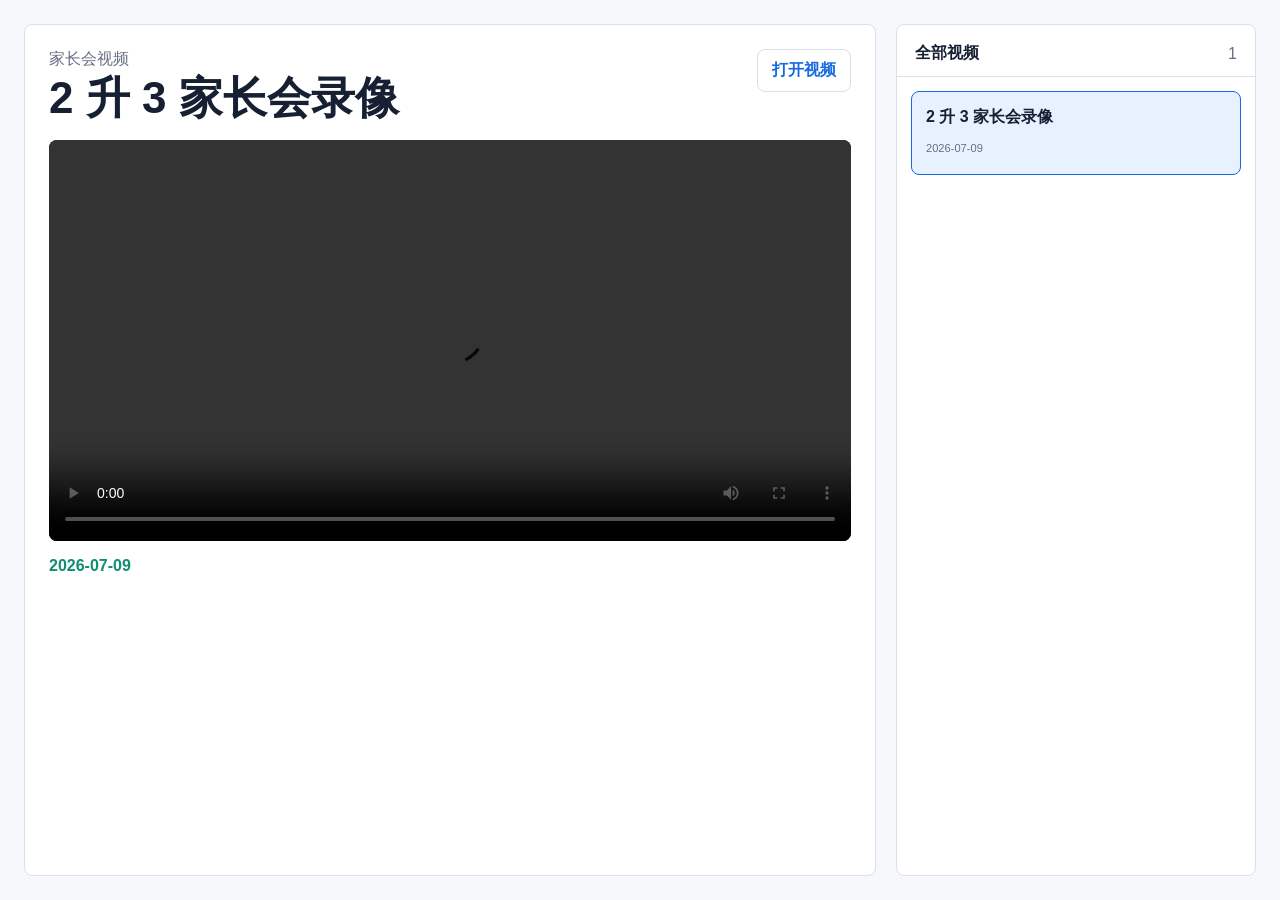
==== index.html @ 48a86bb4 "Publish parent meeting video page" ====
<!doctype html>
<html lang="zh-CN">
<head>
  <meta charset="utf-8">
  <meta name="viewport" content="width=device-width, initial-scale=1">
  <title>家长会视频</title>
  <link rel="stylesheet" href="assets/site.css">
</head>
<body>
  <main class="page-shell">
    <section class="video-pane">
      <header class="page-head">
        <div>
          <p>家长会视频</p>
          <h1 id="videoTitle">视频列表</h1>
        </div>
        <a id="openVideoLink" class="open-link" href="#" target="_blank" rel="noopener">打开视频</a>
      </header>

      <video id="videoPlayer" controls playsinline preload="metadata"></video>
      <p id="videoMeta" class="video-meta"></p>
      <p id="videoDescription" class="video-description"></p>
    </section>

    <aside class="playlist-pane">
      <div class="playlist-head">
        <strong>全部视频</strong>
        <span id="videoCount">0</span>
      </div>
      <div id="videoList" class="video-list"></div>
    </aside>
  </main>

  <template id="videoCardTemplate">
    <button class="video-card" type="button">
      <span data-field="title"></span>
      <small data-field="meta"></small>
    </button>
  </template>

  <script src="videos.js"></script>
  <script src="assets/site.js"></script>
</body>
</html>
---- assets/site.css ----
:root {
  color-scheme: light;
  --ink: #172033;
  --muted: #667085;
  --line: #d9e0ea;
  --paper: #f6f8fb;
  --surface: #ffffff;
  --accent: #1769e0;
  --accent-soft: #e8f1ff;
  --green: #0f8f72;
}

* {
  box-sizing: border-box;
}

body {
  margin: 0;
  min-height: 100vh;
  font-family: -apple-system, BlinkMacSystemFont, "Segoe UI", sans-serif;
  background: var(--paper);
  color: var(--ink);
}

.page-shell {
  display: grid;
  grid-template-columns: minmax(0, 1fr) 360px;
  gap: 20px;
  min-height: 100vh;
  padding: 24px;
}

.video-pane,
.playlist-pane {
  background: var(--surface);
  border: 1px solid var(--line);
  border-radius: 8px;
}

.video-pane {
  display: flex;
  flex-direction: column;
  min-width: 0;
  padding: 24px;
}

.page-head {
  display: flex;
  justify-content: space-between;
  gap: 16px;
  align-items: flex-start;
  margin-bottom: 18px;
}

.page-head p,
.video-meta,
.video-description,
.playlist-head span,
.video-card small {
  margin: 0;
  color: var(--muted);
}

.page-head h1 {
  margin: 4px 0 0;
  font-size: clamp(26px, 4vw, 44px);
  line-height: 1.08;
  letter-spacing: 0;
}

.open-link {
  flex: 0 0 auto;
  border: 1px solid var(--line);
  border-radius: 8px;
  padding: 10px 14px;
  color: var(--accent);
  text-decoration: none;
  font-weight: 700;
}

video {
  width: 100%;
  max-height: calc(100vh - 210px);
  min-height: 360px;
  background: #0c111d;
  border-radius: 8px;
}

.video-meta {
  margin-top: 16px;
  font-weight: 700;
  color: var(--green);
}

.video-description {
  margin-top: 8px;
  line-height: 1.7;
}

.playlist-pane {
  overflow: hidden;
}

.playlist-head {
  display: flex;
  justify-content: space-between;
  align-items: center;
  padding: 18px 18px 12px;
  border-bottom: 1px solid var(--line);
}

.video-list {
  display: grid;
  gap: 10px;
  padding: 14px;
}

.video-card {
  display: grid;
  gap: 8px;
  width: 100%;
  min-height: 84px;
  padding: 14px;
  border: 1px solid var(--line);
  border-radius: 8px;
  background: var(--surface);
  color: inherit;
  text-align: left;
  cursor: pointer;
}

.video-card span {
  font-size: 16px;
  font-weight: 800;
  line-height: 1.35;
}

.video-card.active {
  border-color: var(--accent);
  background: var(--accent-soft);
}

@media (max-width: 900px) {
  .page-shell {
    grid-template-columns: 1fr;
    padding: 12px;
  }

  .video-pane {
    padding: 16px;
  }

  .page-head {
    flex-direction: column;
  }

  video {
    min-height: 220px;
    max-height: none;
  }
}
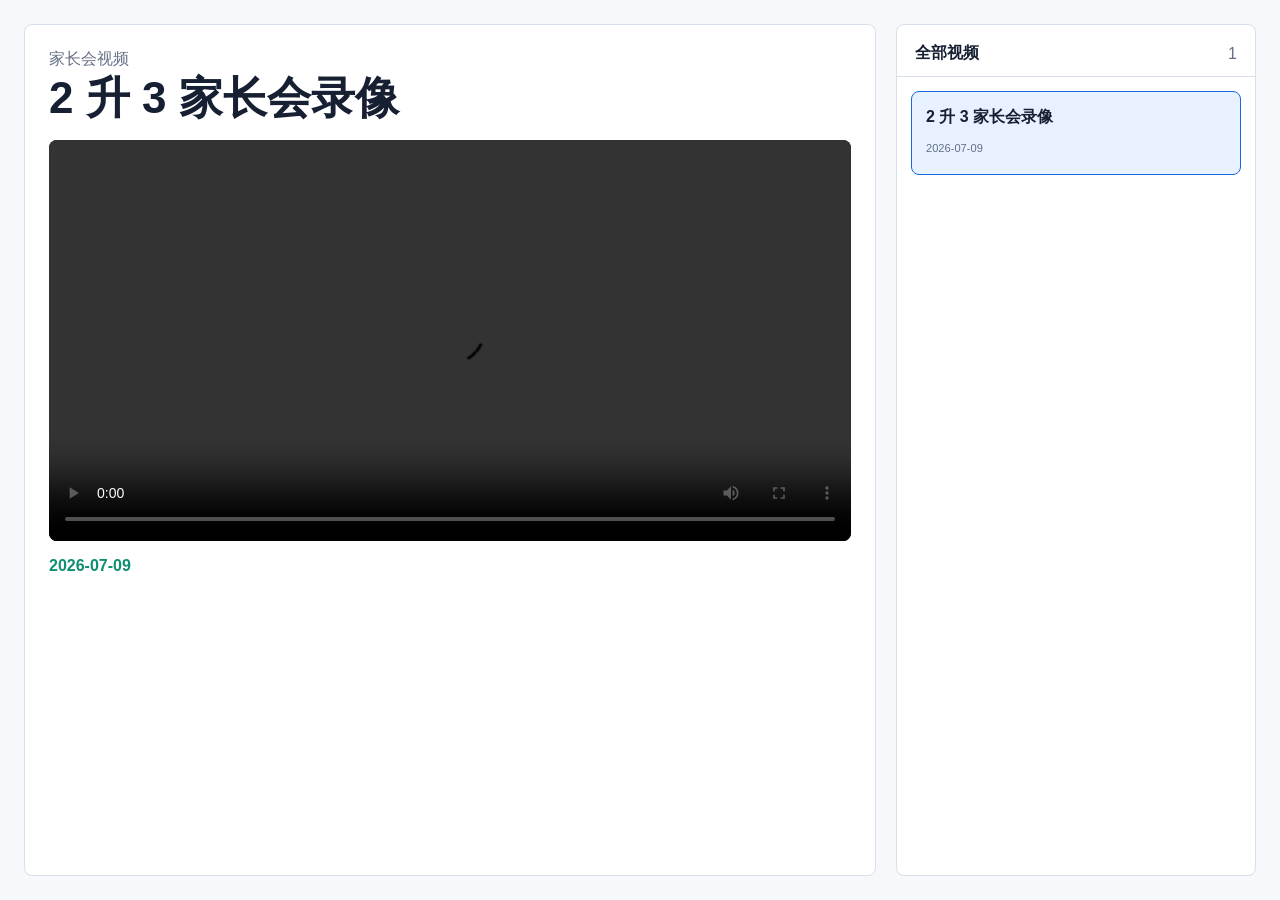
==== commit 73f6ebac: "Hide direct video link" ====
--- a/index.html
+++ b/index.html
@@ -14,7 +14,7 @@
           <p>家长会视频</p>
           <h1 id="videoTitle">视频列表</h1>
         </div>
-        <a id="openVideoLink" class="open-link" href="#" target="_blank" rel="noopener">打开视频</a>
+        <a id="openVideoLink" class="open-link" href="#" target="_blank" rel="noopener" hidden>下载视频</a>
       </header>
 
       <video id="videoPlayer" controls playsinline preload="metadata"></video>
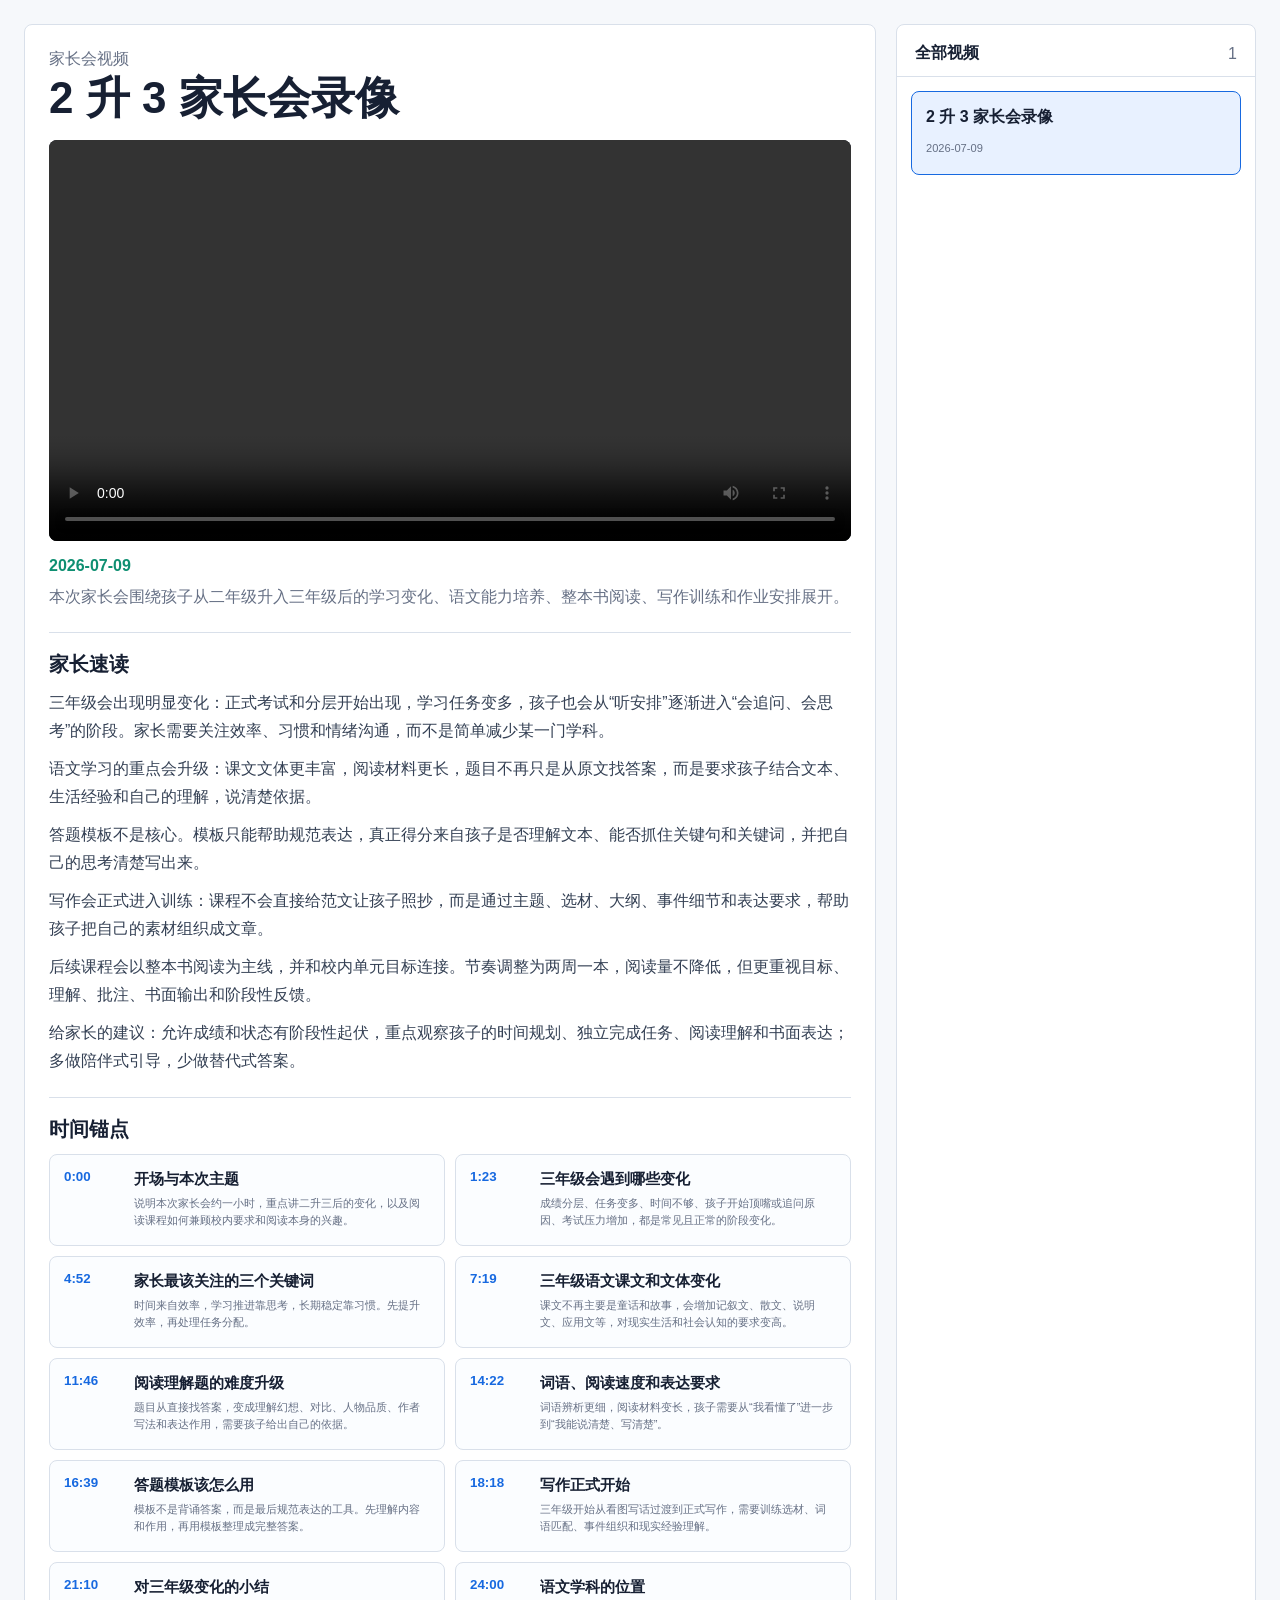
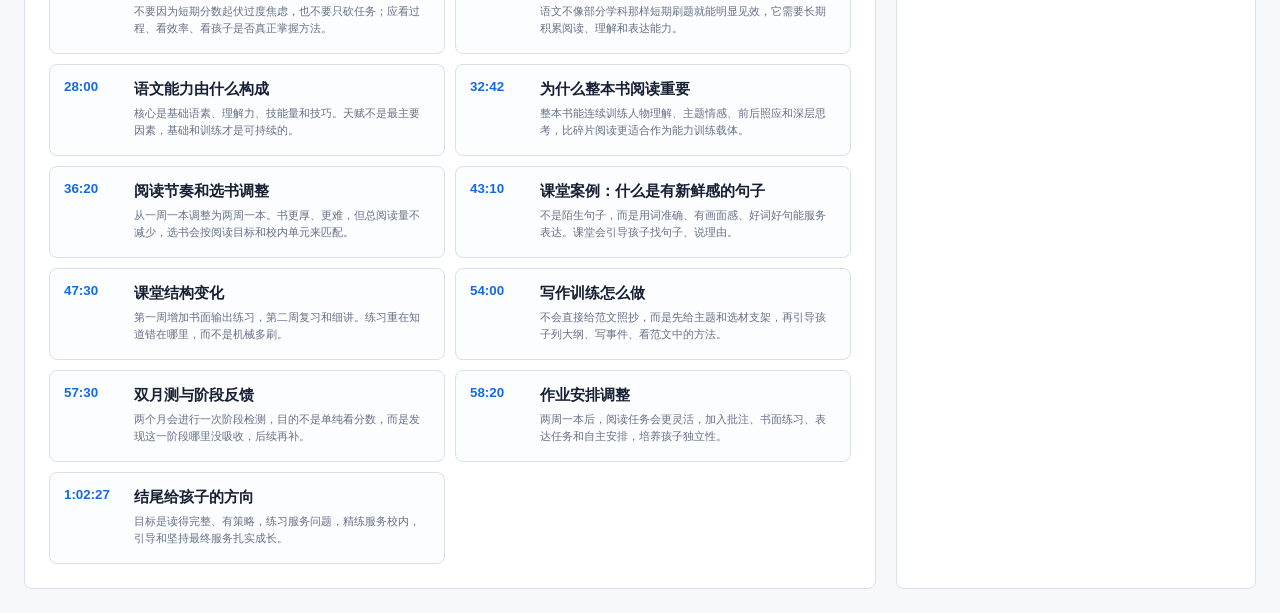
==== commit 9ac3c41f: "Add video summary and anchors" ====
--- a/index.html
+++ b/index.html
@@ -20,6 +20,16 @@
       <video id="videoPlayer" controls playsinline preload="metadata"></video>
       <p id="videoMeta" class="video-meta"></p>
       <p id="videoDescription" class="video-description"></p>
+
+      <section id="videoSummary" class="summary-section" hidden>
+        <h2>家长速读</h2>
+        <div id="summaryList" class="summary-list"></div>
+      </section>
+
+      <section id="videoAnchors" class="summary-section" hidden>
+        <h2>时间锚点</h2>
+        <div id="anchorList" class="anchor-list"></div>
+      </section>
     </section>
 
     <aside class="playlist-pane">
--- a/assets/site.css
+++ b/assets/site.css
@@ -97,6 +97,77 @@
   line-height: 1.7;
 }
 
+.summary-section {
+  margin-top: 22px;
+  padding-top: 18px;
+  border-top: 1px solid var(--line);
+}
+
+.summary-section h2 {
+  margin: 0 0 12px;
+  font-size: 20px;
+  line-height: 1.3;
+  letter-spacing: 0;
+}
+
+.summary-list {
+  display: grid;
+  gap: 10px;
+}
+
+.summary-list p {
+  margin: 0;
+  color: #344054;
+  line-height: 1.75;
+}
+
+.anchor-list {
+  display: grid;
+  grid-template-columns: repeat(2, minmax(0, 1fr));
+  gap: 10px;
+}
+
+.anchor-card {
+  display: grid;
+  grid-template-columns: 58px minmax(0, 1fr);
+  gap: 12px;
+  width: 100%;
+  min-height: 92px;
+  padding: 14px;
+  border: 1px solid var(--line);
+  border-radius: 8px;
+  background: #fbfdff;
+  color: inherit;
+  text-align: left;
+  cursor: pointer;
+}
+
+.anchor-card:hover {
+  border-color: var(--accent);
+  background: var(--accent-soft);
+}
+
+.anchor-time {
+  color: var(--accent);
+  font-weight: 800;
+  font-variant-numeric: tabular-nums;
+}
+
+.anchor-copy {
+  display: grid;
+  gap: 6px;
+}
+
+.anchor-copy strong {
+  font-size: 15px;
+  line-height: 1.35;
+}
+
+.anchor-copy small {
+  color: var(--muted);
+  line-height: 1.55;
+}
+
 .playlist-pane {
   overflow: hidden;
 }
@@ -158,4 +229,8 @@
     min-height: 220px;
     max-height: none;
   }
-}
+
+  .anchor-list {
+    grid-template-columns: 1fr;
+  }
+}
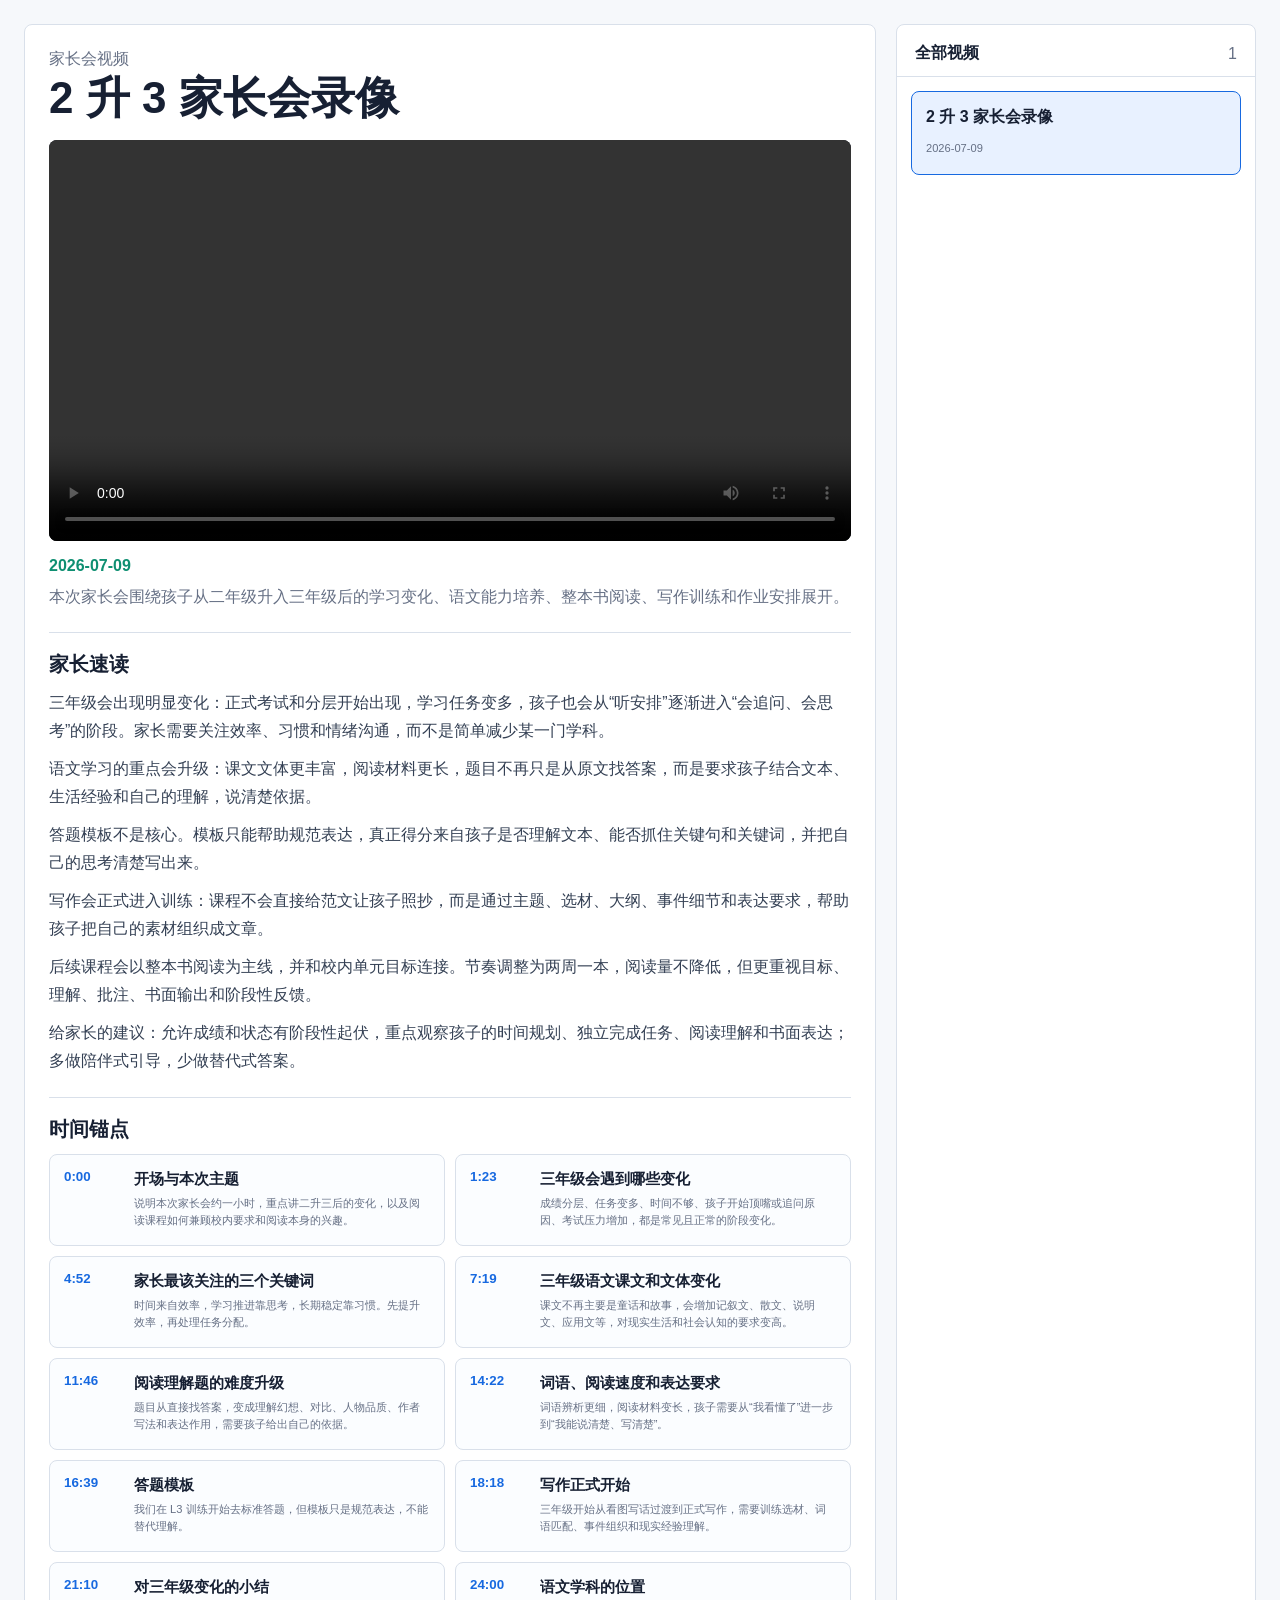
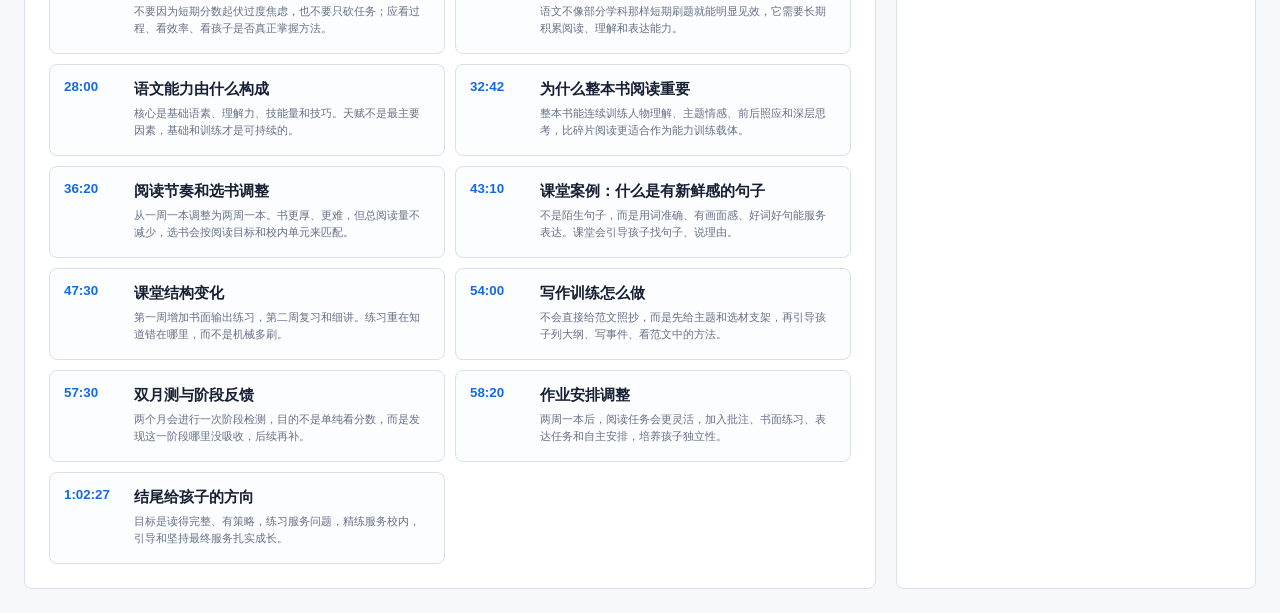
==== commit 5207db32: "Bust cache for parent video page assets" ====
--- a/index.html
+++ b/index.html
@@ -4,7 +4,7 @@
   <meta charset="utf-8">
   <meta name="viewport" content="width=device-width, initial-scale=1">
   <title>家长会视频</title>
-  <link rel="stylesheet" href="assets/site.css">
+  <link rel="stylesheet" href="assets/site.css?v=20260709-anchors">
 </head>
 <body>
   <main class="page-shell">
@@ -48,7 +48,7 @@
     </button>
   </template>
 
-  <script src="videos.js"></script>
-  <script src="assets/site.js"></script>
+  <script src="videos.js?v=20260709-anchors"></script>
+  <script src="assets/site.js?v=20260709-anchors"></script>
 </body>
 </html>
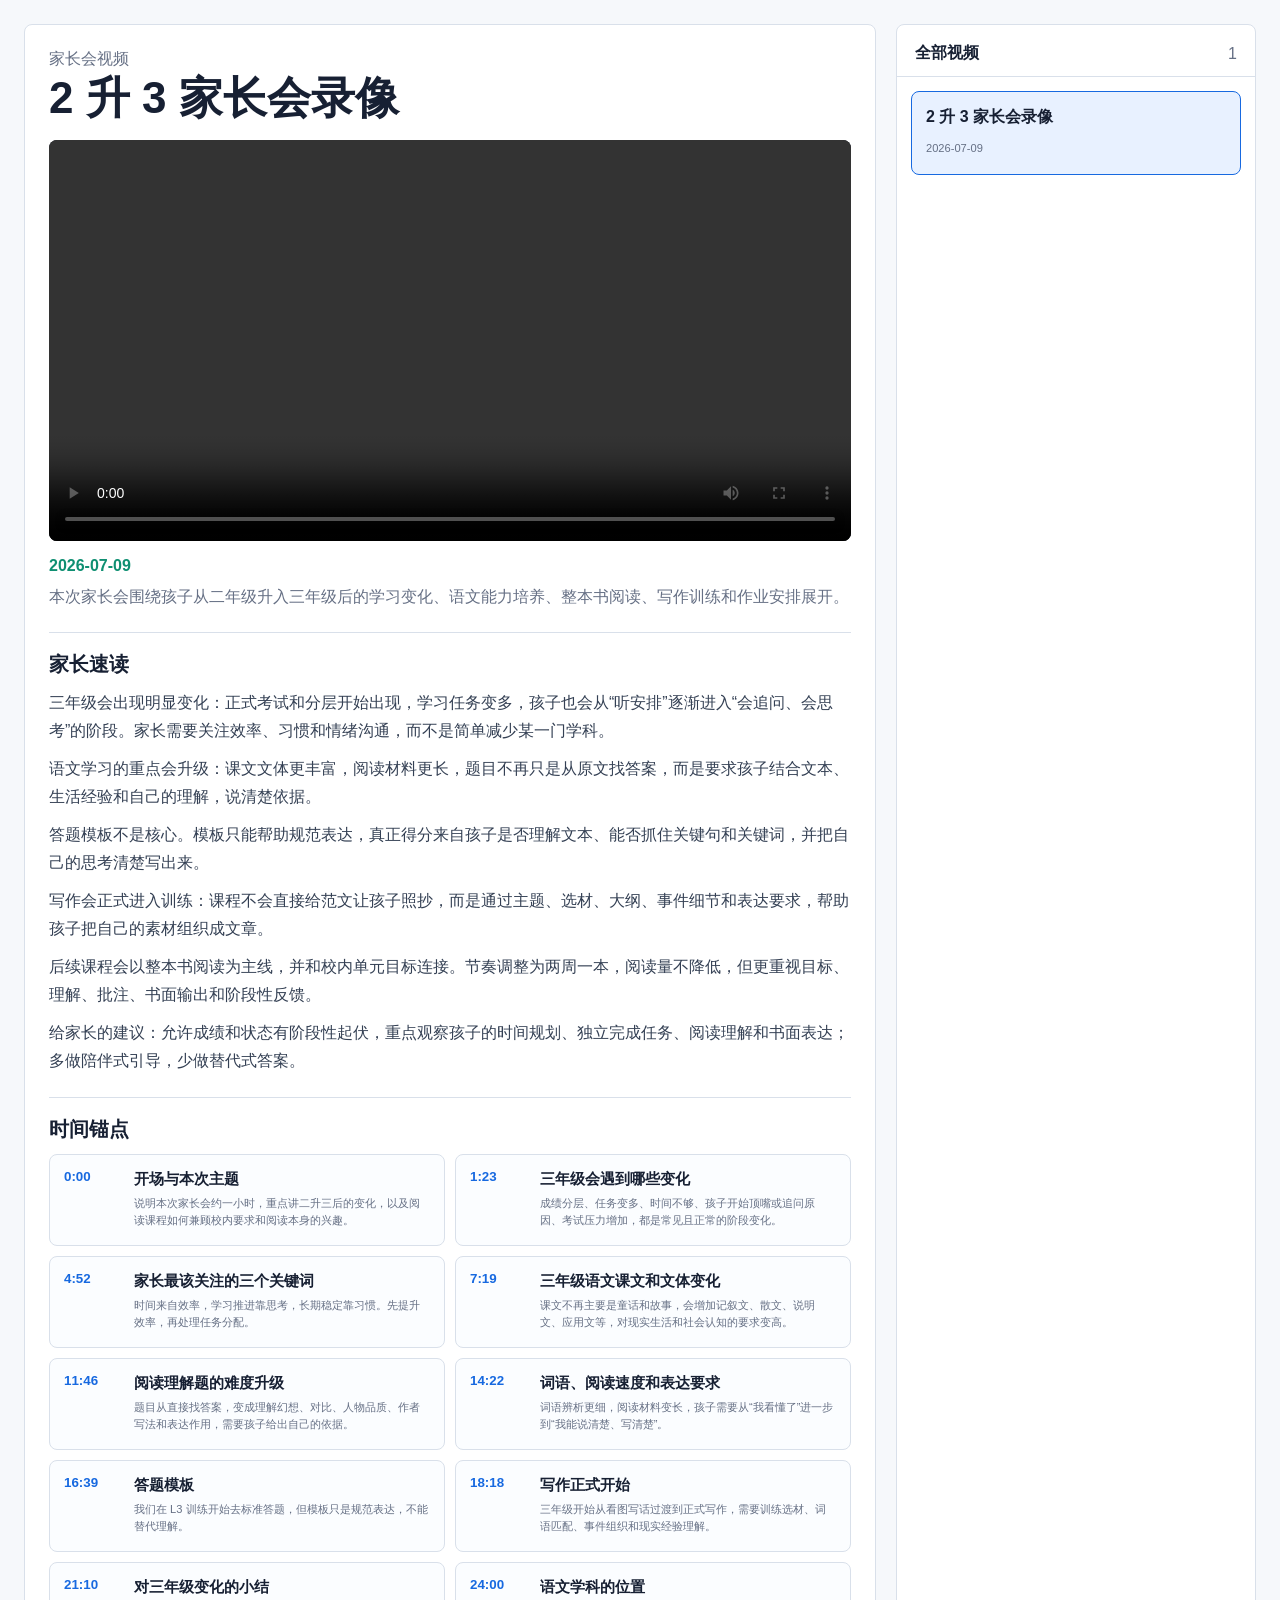
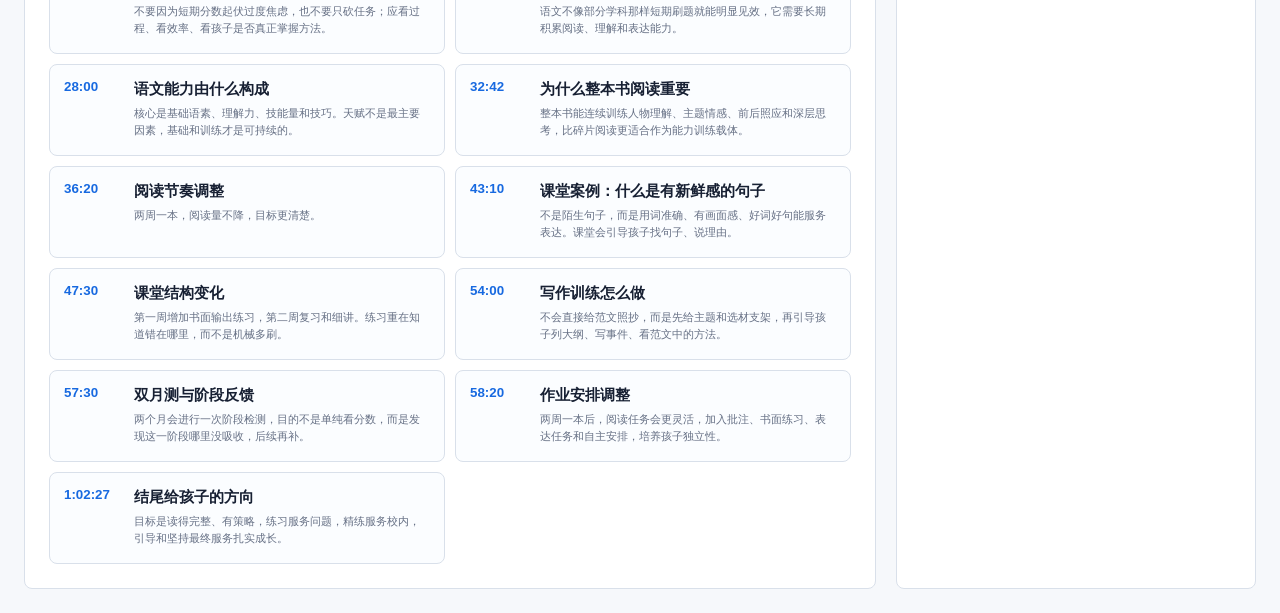
==== commit 1bab4175: "Refine reading pace anchor" ====
--- a/index.html
+++ b/index.html
@@ -4,7 +4,7 @@
   <meta charset="utf-8">
   <meta name="viewport" content="width=device-width, initial-scale=1">
   <title>家长会视频</title>
-  <link rel="stylesheet" href="assets/site.css?v=20260709-anchors">
+  <link rel="stylesheet" href="assets/site.css?v=20260709-anchors2">
 </head>
 <body>
   <main class="page-shell">
@@ -48,7 +48,7 @@
     </button>
   </template>
 
-  <script src="videos.js?v=20260709-anchors"></script>
-  <script src="assets/site.js?v=20260709-anchors"></script>
+  <script src="videos.js?v=20260709-anchors2"></script>
+  <script src="assets/site.js?v=20260709-anchors2"></script>
 </body>
 </html>
